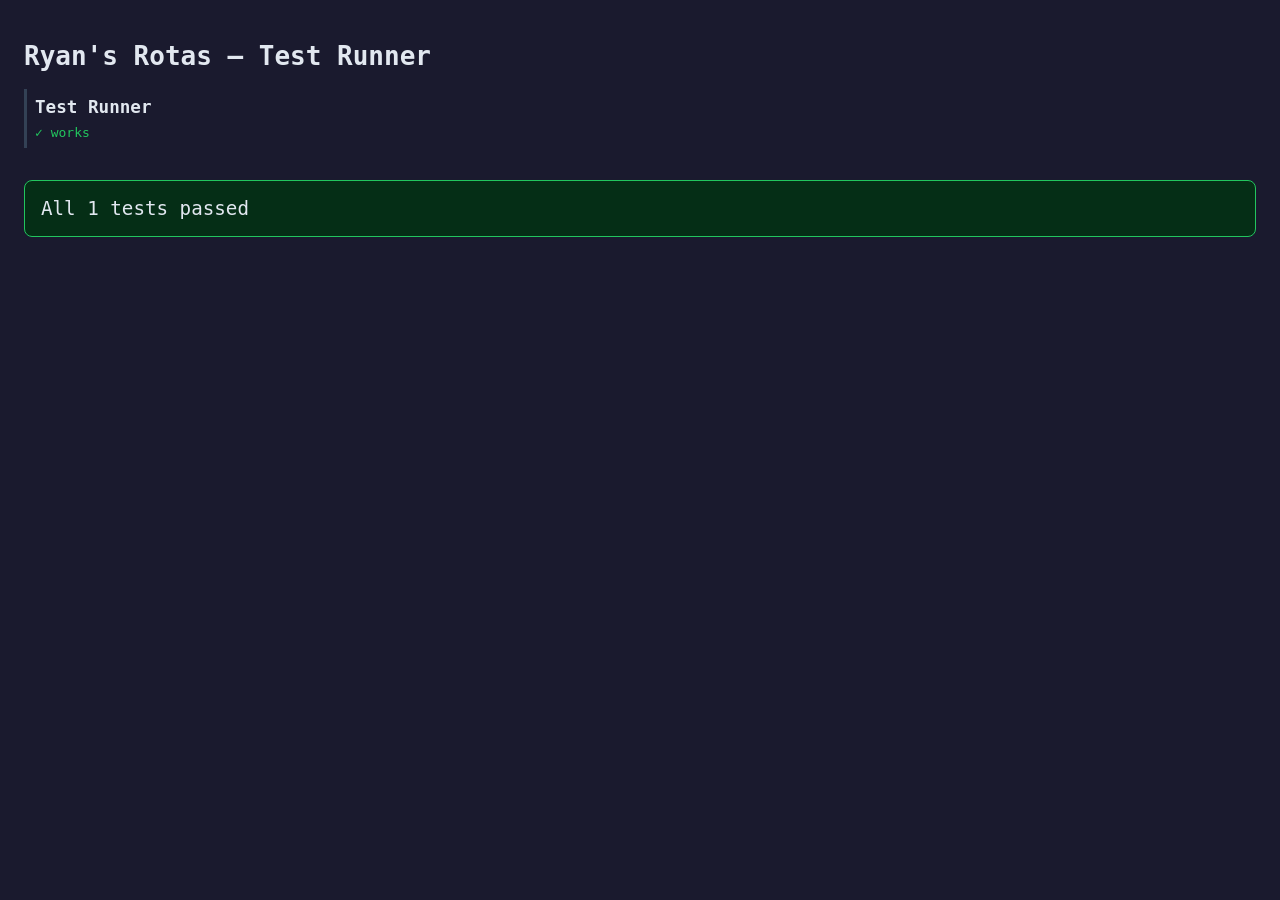
==== tests/test-runner.html @ 10953c2e "feat: project scaffold with app shell, routing, and test runner" ====
<!-- tests/test-runner.html -->
<!DOCTYPE html>
<html lang="en">
<head>
  <meta charset="UTF-8">
  <title>Ryan's Rotas — Tests</title>
  <style>
    body { font-family: monospace; padding: 1rem; background: #1a1a2e; color: #e2e8f0; }
    .pass { color: #22c55e; }
    .fail { color: #ef4444; }
    .suite { margin: 1rem 0; padding: 0.5rem; border-left: 3px solid #334155; }
    .suite-title { font-weight: bold; font-size: 1.1rem; margin-bottom: 0.5rem; }
    #summary { margin-top: 2rem; font-size: 1.2rem; padding: 1rem; border-radius: 8px; }
    #summary.all-pass { background: #052e16; border: 1px solid #22c55e; }
    #summary.has-fail { background: #450a0a; border: 1px solid #ef4444; }
  </style>
</head>
<body>
  <h1>Ryan's Rotas — Test Runner</h1>
  <div id="results"></div>
  <div id="summary"></div>

  <script>
    window.testResults = { passed: 0, failed: 0, suites: [] };
    window.currentSuite = null;

    window.describe = function(name, fn) {
      window.currentSuite = { name, tests: [] };
      window.testResults.suites.push(window.currentSuite);
      fn();
      window.currentSuite = null;
    };

    window.it = function(name, fn) {
      try {
        fn();
        window.currentSuite.tests.push({ name, passed: true });
        window.testResults.passed++;
      } catch (e) {
        window.currentSuite.tests.push({ name, passed: false, error: e.message });
        window.testResults.failed++;
      }
    };

    window.assert = {
      equal(a, b) {
        if (a !== b) throw new Error(`Expected ${JSON.stringify(b)}, got ${JSON.stringify(a)}`);
      },
      deepEqual(a, b) {
        if (JSON.stringify(a) !== JSON.stringify(b))
          throw new Error(`Expected ${JSON.stringify(b)}, got ${JSON.stringify(a)}`);
      },
      ok(val) {
        if (!val) throw new Error(`Expected truthy, got ${JSON.stringify(val)}`);
      },
      notOk(val) {
        if (val) throw new Error(`Expected falsy, got ${JSON.stringify(val)}`);
      },
      throws(fn) {
        let threw = false;
        try { fn(); } catch (e) { threw = true; }
        if (!threw) throw new Error('Expected function to throw');
      }
    };

    window.renderResults = function() {
      const el = document.getElementById('results');
      let html = '';
      for (const suite of window.testResults.suites) {
        html += `<div class="suite"><div class="suite-title">${suite.name}</div>`;
        for (const t of suite.tests) {
          if (t.passed) {
            html += `<div class="pass">✓ ${t.name}</div>`;
          } else {
            html += `<div class="fail">✗ ${t.name} — ${t.error}</div>`;
          }
        }
        html += '</div>';
      }
      el.innerHTML = html;

      const sum = document.getElementById('summary');
      const total = window.testResults.passed + window.testResults.failed;
      if (window.testResults.failed === 0) {
        sum.className = 'all-pass';
        sum.textContent = `All ${total} tests passed`;
      } else {
        sum.className = 'has-fail';
        sum.textContent = `${window.testResults.failed} of ${total} tests failed`;
      }
    };
  </script>

  <script type="module">
    // Tests will be added as modules in later tasks
    // For now, run a smoke test
    describe('Test Runner', () => {
      it('works', () => {
        assert.equal(1 + 1, 2);
      });
    });

    renderResults();
  </script>
</body>
</html>
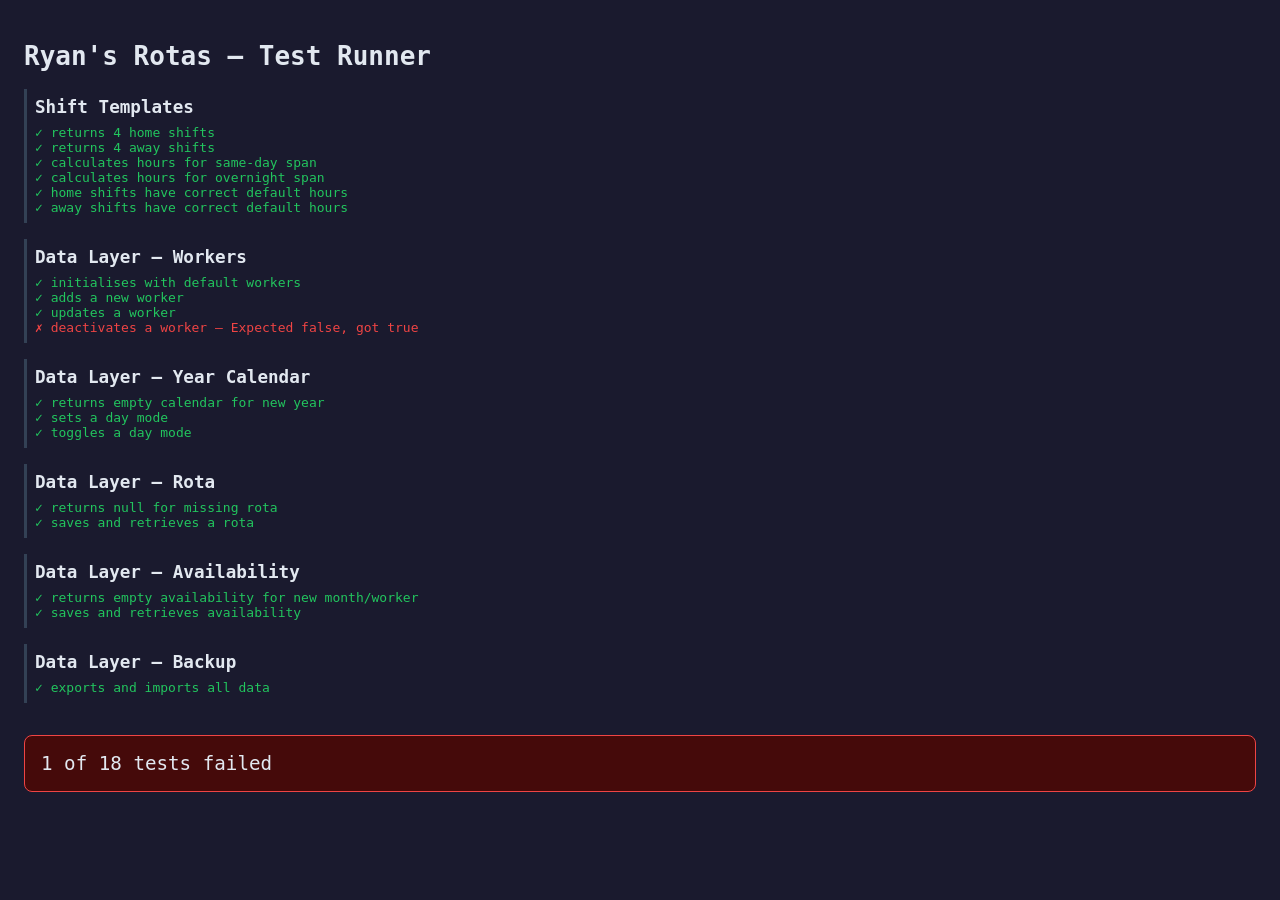
==== commit fd1f3608: "feat: data layer with localStorage persistence and shift templates Implements full data.js with work" ====
--- a/tests/test-runner.html
+++ b/tests/test-runner.html
@@ -92,14 +92,8 @@
   </script>
 
   <script type="module">
-    // Tests will be added as modules in later tasks
-    // For now, run a smoke test
-    describe('Test Runner', () => {
-      it('works', () => {
-        assert.equal(1 + 1, 2);
-      });
-    });
-
+    import '../tests/shiftTemplates.test.js';
+    import '../tests/data.test.js';
     renderResults();
   </script>
 </body>
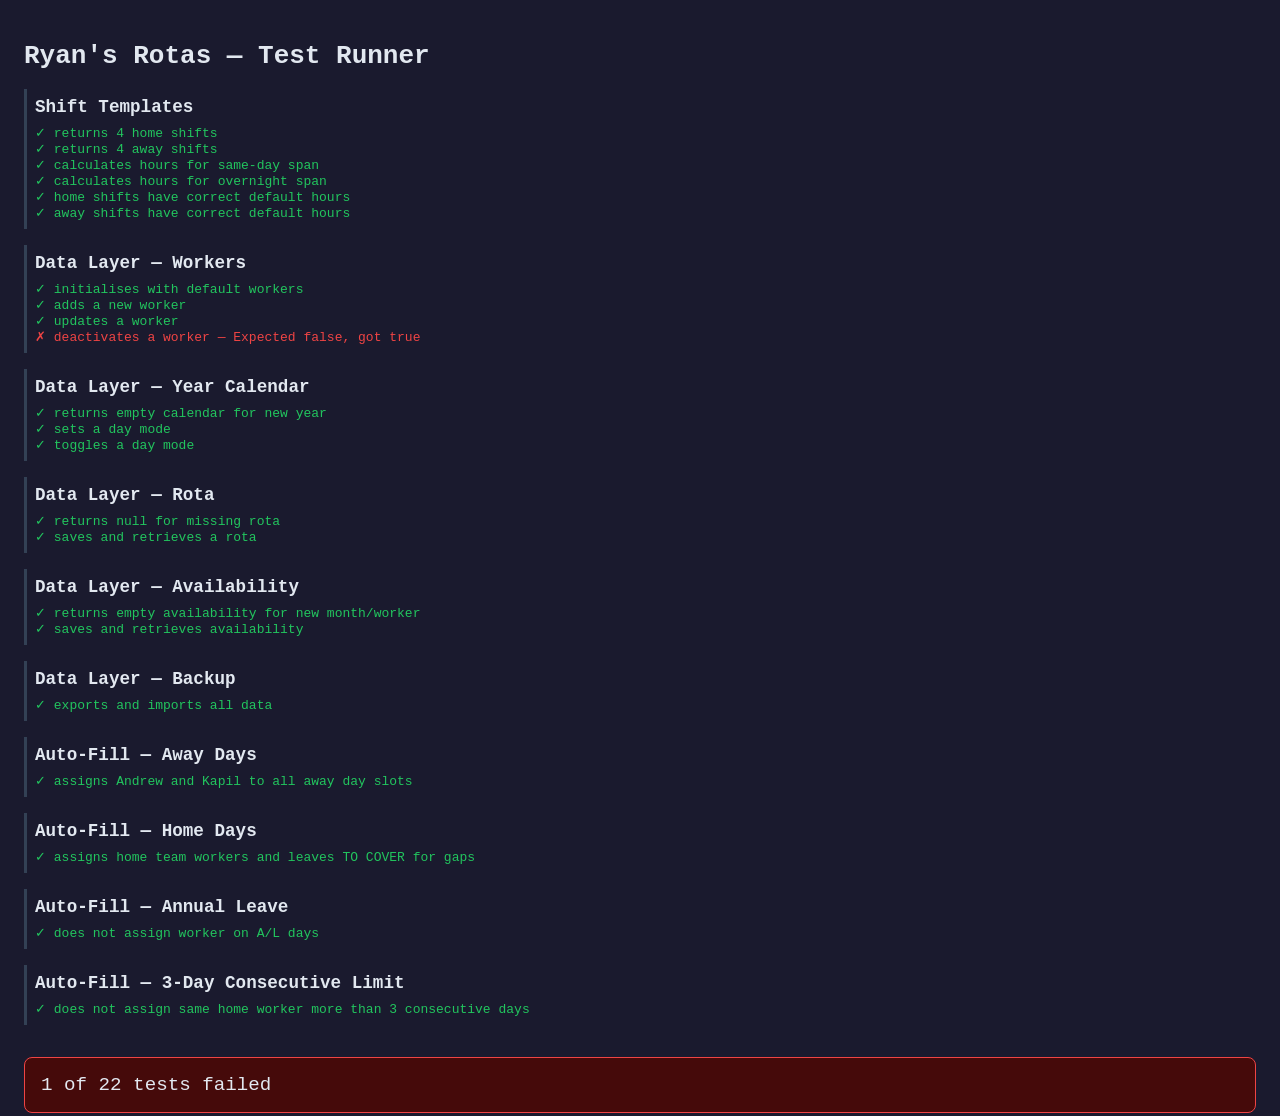
==== commit 4907e12d: "feat: auto-fill algorithm with team rules, consecutive limits, A/L Co-Authored-By: Claude Sonnet 4.6" ====
--- a/tests/test-runner.html
+++ b/tests/test-runner.html
@@ -94,6 +94,7 @@
   <script type="module">
     import '../tests/shiftTemplates.test.js';
     import '../tests/data.test.js';
+    import '../tests/autoFill.test.js';
     renderResults();
   </script>
 </body>
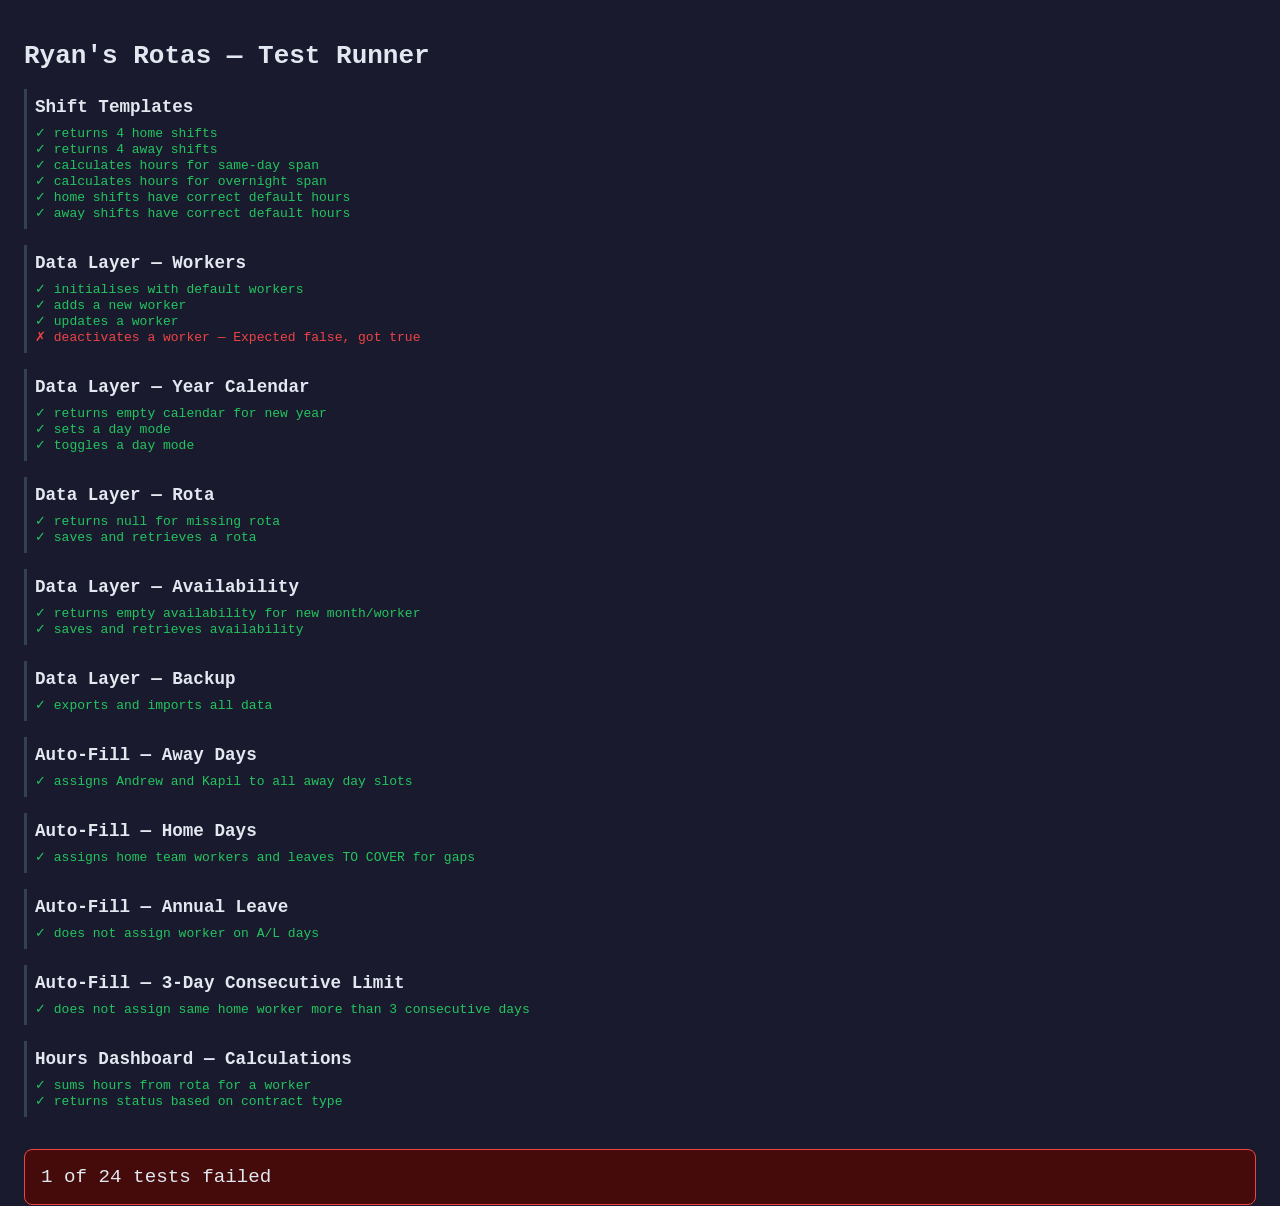
==== commit d8bf7a8c: "feat: hours dashboard with contract tracking Co-Authored-By: Claude Sonnet 4.6 <noreply@anthropic.co" ====
--- a/tests/test-runner.html
+++ b/tests/test-runner.html
@@ -95,6 +95,7 @@
     import '../tests/shiftTemplates.test.js';
     import '../tests/data.test.js';
     import '../tests/autoFill.test.js';
+    import '../tests/hoursDashboard.test.js';
     renderResults();
   </script>
 </body>
